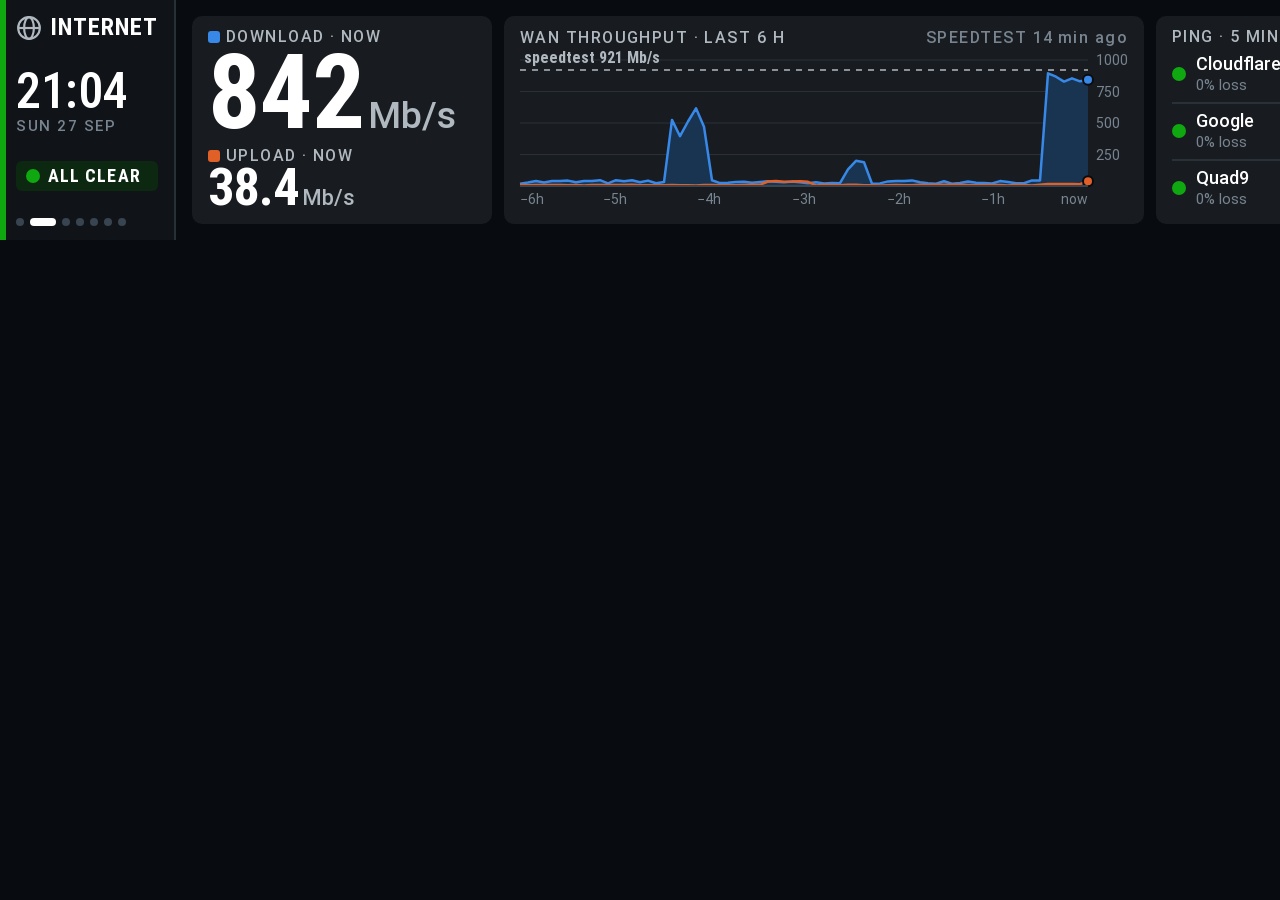
==== design/screens/01-internet.html @ 4563ef81 "Rack display: DRM smoke test, screen designs, data-source survey - cmd/displaytest: drives the 1440x" ====
<!doctype html>
<html lang="en">
<head>
<meta charset="utf-8">
<title>Internet</title>
<link rel="stylesheet" href="../tokens.css">
<style>
  .live { width: 300px; justify-content: space-between; }
  .chart { flex: 1; }
  .chart .head { display: flex; justify-content: space-between; align-items: center; height: 20px; margin-bottom: 8px; }
  .ping { width: 264px; padding-top: 12px; padding-bottom: 8px; }
  .ping .r { display: flex; align-items: center; gap: 10px; flex: 1; border-top: 2px solid var(--line); }
  .ping .r:first-of-type { border-top: 0; }
  .ping .name { font-size: 18px; font-weight: 500; }
  .ping .loss { font-size: 15px; color: var(--ink-3); margin-top: 2px; }
</style>
</head>
<body data-screen="internet" data-status="ok">
<aside class="rail">
  <div class="rail-title">
    <svg viewBox="0 0 24 24" fill="none" stroke="currentColor" stroke-width="2"><circle cx="12" cy="12" r="10"/><ellipse cx="12" cy="12" rx="4.5" ry="10"/><path d="M2 12h20"/></svg>
    <h1>Internet</h1>
  </div>
  <div><div class="clock" data-clock></div><div class="date" data-date></div></div>
  <div class="badge" data-badge></div>
  <div class="dots" data-dots="7" data-on="1"></div>
</aside>

<main class="stage">
  <!-- live WAN rate -->
  <section class="tile live">
    <div>
      <div class="label"><i class="sw c1"></i>Download · now</div>
      <div class="num hero" data-bind="wan.down_bps" data-fmt="bps"></div>
    </div>
    <div>
      <div class="label"><i class="sw c2"></i>Upload · now</div>
      <div class="num lg" data-bind="wan.up_bps" data-fmt="bps"></div>
    </div>
  </section>

  <!-- 6 h throughput; dashed line = last speedtest (measured capacity) -->
  <section class="tile chart">
    <div class="head">
      <div class="label">WAN throughput · last 6 h</div>
      <div class="label muted">Speedtest <span data-bind="speedtest.age_s" data-fmt="ago" style="text-transform:none"></span></div>
    </div>
    <svg width="612" height="150" data-chart="area"
         data-bind="wan.down_mbps_6h,wan.up_mbps_6h" data-colors="--c-1,--c-2" data-fills="1,0"
         data-max="1000" data-grid="250,500,750,1000" data-axis-w="44"
         data-xlabels="−6h,−5h,−4h,−3h,−2h,−1h,now"
         data-ref="speedtest.down_mbps" data-ref-label="speedtest {v} Mb/s"></svg>
  </section>

  <!-- ICMP probes -->
  <section class="tile ping">
    <div class="label">Ping · 5 min</div>
    <div class="col" style="flex:1" data-list="ping">
      <template>
        <div class="r">
          <i class="st" data-bind=".loss_pct" data-fmt="none" data-warn=">1" data-crit=">5"></i>
          <div class="grow">
            <div class="name" data-bind=".target"></div>
            <div class="loss"><span data-bind=".loss_pct" data-fmt="pct"></span> loss</div>
          </div>
          <div class="num md" data-bind=".rtt_ms" data-fmt="ms"></div>
        </div>
      </template>
    </div>
  </section>
</main>

<script type="application/json" id="data">
{
  "clock": { "time": "21:04", "date": "Sun 27 Sep" },
  "alerts": { "critical": 0, "warning": 0 },
  "wan": {
    "down_bps": 842300000,
    "up_bps": 38400000,
    "down_mbps_6h": [18,26.7,39.9,27.9,40.7,38.5,42.5,29.2,38.9,38.5,45.7,21.7,45.7,37.3,45.4,29.2,43.1,22.6,30.9,524.9,395.2,512.3,616.3,469.5,45.7,23,26.5,30.7,33.9,25,31.7,37.1,33.1,29.9,35.6,29.7,21.3,30.2,20.3,24.6,22.3,132.4,200.2,188.5,18.3,20.3,36.5,40.2,38.6,44.5,29.2,21.6,18.1,37.1,18.6,23.6,35,26,24.3,19.6,39,32.9,21.3,21.9,44.8,44.5,894.5,867.3,828.6,854.6,830.7,842.3],
    "up_mbps_6h": [9.5,5.3,7.2,8.5,7.3,7.8,5.5,8.2,4.3,6.8,8.8,7.1,8.1,7.5,9.5,6,6,5.8,5.8,8.4,5.6,6.5,4.3,8,7.1,6.4,6.2,6,7.7,9.4,9.2,36.1,38.6,34.5,35,38.3,33.5,4.9,10,7.8,6.7,9.5,9.3,5.7,5.5,4,5.4,6.9,5.4,5.4,9.4,6.9,9.5,9.5,9.4,9.8,8.1,5.3,7.4,8.6,8.3,4.2,9.5,8.1,4.2,9.2,15.4,15.2,16.5,14.7,14.5,38.4]
  },
  "speedtest": { "down_bps": 921400000, "up_bps": 41200000, "down_mbps": 921.4, "ping_ms": 9.8, "jitter_ms": 1.2, "age_s": 840 },
  "ping": [
    { "target": "Cloudflare", "rtt_ms": 10.4, "loss_pct": 0 },
    { "target": "Google",     "rtt_ms": 13.8, "loss_pct": 0 },
    { "target": "Quad9",      "rtt_ms": 12.6, "loss_pct": 0 }
  ]
}
</script>
<script src="../display.js"></script>
</body>
</html>
---- design/tokens.css ----
/* ==========================================================================
   Rack display design tokens + shared components
   Panel: 1440 x 240 px, DisplayLink DL-1x5 -> RGB565 (5-6-5 bit).
   Every colour below is "565-exact": R and B are multiples of 8, G a multiple
   of 4, so the panel shows exactly what the PNG shows (no dithering/banding).
   No gradients anywhere. Flat fills, 1-2 px hairlines, dark background.
   ========================================================================== */

@font-face { font-family: "RD Sans"; src: url("fonts/Roboto-Regular.ttf"); font-weight: 400; }
@font-face { font-family: "RD Sans"; src: url("fonts/Roboto-Medium.ttf");  font-weight: 500; }
@font-face { font-family: "RD Sans"; src: url("fonts/Roboto-Bold.ttf");    font-weight: 700; }
@font-face { font-family: "RD Cond"; src: url("fonts/RobotoCondensed-Regular.ttf"); font-weight: 400; }
@font-face { font-family: "RD Cond"; src: url("fonts/RobotoCondensed-Medium.ttf");  font-weight: 500; }
@font-face { font-family: "RD Cond"; src: url("fonts/RobotoCondensed-Bold.ttf");    font-weight: 700; }

:root {
  color-scheme: dark;

  /* ---- Surfaces (dark only; the panel lives in a dark rack) ---- */
  --bg:         #080C10;  /* page plane                                  */
  --rail:       #101418;  /* left rail                                   */
  --surface:    #181C20;  /* tile / card                                 */
  --surface-2:  #202830;  /* raised: meter tracks, chips                 */
  --line:       #283038;  /* hairlines, gridlines                        */
  --line-2:     #384450;  /* baseline / axis                             */

  /* ---- Ink (text never wears a series colour) ---- */
  --ink:        #FFFFFF;  /* primary: big numbers, titles                */
  --ink-2:      #B0B8C0;  /* secondary: labels, units                    */
  --ink-3:      #788490;  /* muted: axis ticks, captions (>= 4.5:1)      */

  /* ---- Series (identity) - fixed order, never cycled ---- */
  --c-1:        #3888E8;  /* blue    - download / inbound / primary      */
  --c-2:        #E06028;  /* orange  - upload / outbound                 */
  --c-3:        #20A878;  /* aqua    - direct play / cached              */
  --c-4:        #8880E0;  /* violet  - transcode (never beside --c-1)   */
  --c-1-fill:   #183450;  /* flat area fills: series blended ~30% on bg  */
  --c-2-fill:   #402418;
  --c-3-fill:   #10382C;
  --c-4-fill:   #28284C;

  /* ---- Status (reserved: never used for a series; always + icon/label) ---- */
  --ok:         #10A810;
  --warn:       #F8B018;
  --crit:       #E83838;
  --unknown:    #788490;
  --ok-bg:      #0C2810;  /* tinted tile backgrounds (flat)              */
  --warn-bg:    #382C08;
  --crit-bg:    #481010;
  --crit-solid: #C82828;  /* full-bleed critical block (white text 5:1)  */

  /* ---- Type scale (px), tuned for a 240 px tall panel read at 1-3 m ---- */
  --t-hero:     104px;    /* one per screen: the number you walk up for  */
  --t-xl:       72px;
  --t-lg:       52px;
  --t-md:       36px;
  --t-sm:       26px;
  --t-body:     20px;
  --t-label:    16px;     /* floor: uppercase labels only                */

  /* ---- Spacing: 8 px grid (4 px half-step) ---- */
  --s-1: 4px;  --s-2: 8px;  --s-3: 12px;  --s-4: 16px;  --s-5: 24px;  --s-6: 32px;

  /* ---- Frame ---- */
  --rail-w:     176px;
  --pad:        16px;     /* stage padding top/bottom                     */
  --gap:        12px;     /* gap between tiles                            */
  --radius:     10px;
  --radius-sm:  6px;

  --f-sans: "RD Sans", "Roboto", "DejaVu Sans", sans-serif;
  --f-num:  "RD Cond", "Roboto Condensed", "DejaVu Sans Condensed", sans-serif;
}

/* ==========================================================================
   Base
   ========================================================================== */
* { box-sizing: border-box; margin: 0; padding: 0; }
html, body {
  width: 1440px; height: 240px; overflow: hidden;
  background: var(--bg); color: var(--ink);
  font-family: var(--f-sans); font-size: var(--t-body); line-height: 1.15;
  -webkit-font-smoothing: antialiased;
}
body { display: grid; grid-template-columns: var(--rail-w) 1fr; }
svg { display: block; overflow: visible; }

/* ==========================================================================
   Frame: left rail
   ========================================================================== */
.rail {
  background: var(--rail); border-right: 2px solid var(--line);
  padding: 14px 16px 14px 16px;
  display: flex; flex-direction: column; justify-content: space-between;
  position: relative;
}
.rail::before {             /* status stripe: this screen's worst state */
  content: ""; position: absolute; left: 0; top: 0; bottom: 0; width: 6px;
  background: var(--stripe, var(--line-2));
}
body[data-status="ok"]   .rail { --stripe: var(--ok); }
body[data-status="warn"] .rail { --stripe: var(--warn); }
body[data-status="crit"] .rail { --stripe: var(--crit); }

.rail-title { display: flex; align-items: center; gap: 8px; }
.rail-title svg { width: 26px; height: 26px; flex: none; color: var(--ink-2); }
.rail-title h1 {
  font-family: var(--f-num); font-weight: 700; font-size: 24px;
  letter-spacing: .04em; text-transform: uppercase; white-space: nowrap;
}
.clock { font-family: var(--f-num); font-weight: 500; font-size: 50px; line-height: .95; letter-spacing: -.01em; }
.date  { font-size: 15px; font-weight: 500; color: var(--ink-3); letter-spacing: .1em; text-transform: uppercase; margin-top: 2px; }

/* global alert badge - visible on every screen */
.badge {
  display: flex; align-items: center; gap: 8px; height: 30px; padding: 0 10px;
  border-radius: var(--radius-sm); font-family: var(--f-num); font-weight: 700; font-size: 18px;
  background: var(--ok-bg); color: var(--ink);
}
.badge .n { display: inline-flex; align-items: center; gap: 4px; }
.badge.firing { background: var(--crit-solid); }
.badge.warning { background: var(--warn-bg); }

.dots { display: flex; gap: 6px; align-items: center; height: 8px; }
.dots i { width: 8px; height: 8px; border-radius: 4px; background: var(--line-2); }
.dots i.on { width: 26px; background: var(--ink); }

/* ==========================================================================
   Stage + tiles
   ========================================================================== */
.stage { padding: var(--pad) 20px var(--pad) 16px; display: flex; gap: var(--gap); min-width: 0; }
.tile {
  background: var(--surface); border-radius: var(--radius);
  padding: 12px 16px; min-width: 0; position: relative;
  display: flex; flex-direction: column;
}
.tile.bare { background: none; padding-left: 4px; padding-right: 4px; }
.tile[data-status="warn"] { background: var(--warn-bg); box-shadow: inset 0 0 0 2px var(--warn); }
.tile[data-status="crit"] { background: var(--crit-bg); box-shadow: inset 0 0 0 2px var(--crit); }

.label {
  font-size: var(--t-label); font-weight: 500; letter-spacing: .09em;
  text-transform: uppercase; color: var(--ink-2); white-space: nowrap;
  display: flex; align-items: center; gap: 6px;
}
.label.muted { color: var(--ink-3); }
.sw { width: 12px; height: 12px; border-radius: 3px; flex: none; }  /* series swatch */
.sw.c1 { background: var(--c-1); } .sw.c2 { background: var(--c-2); }
.sw.c3 { background: var(--c-3); } .sw.c4 { background: var(--c-4); }

/* numbers: condensed, proportional figures, units recessive */
.num { font-family: var(--f-num); font-weight: 700; line-height: .9; letter-spacing: -.01em; white-space: nowrap; }
.unit { margin-left: .25em; }
.num .unit { font-family: var(--f-sans); font-weight: 500; font-size: .45em; color: var(--ink-2); margin-left: .12em; letter-spacing: 0; }
.num.hero { font-size: var(--t-hero); }
.num.xl   { font-size: var(--t-xl); }
.num.lg   { font-size: var(--t-lg); }
.num.md   { font-size: var(--t-md); }
.num.hero .unit, .num.xl .unit { font-size: .36em; }
.num.lg .unit { font-size: .42em; }
.num.md .unit, .num.sm .unit { font-size: .5em; }
.unit.sym { margin-left: .03em; }
.num .unit.sym { font-family: var(--f-num); font-weight: 700; font-size: .55em; margin-left: .03em; }
.num .unit.deg { font-size: .8em; font-weight: 500; margin-left: 0; }
.num.sm   { font-size: var(--t-sm); }
.num.med  { font-weight: 500; }
.dim { color: var(--ink-2); }
.mute { color: var(--ink-3); }
.tab { font-variant-numeric: tabular-nums; }
.caption { font-size: 16px; color: var(--ink-3); white-space: nowrap; }
.sub { font-size: 18px; color: var(--ink-2); white-space: nowrap; }

/* status glyph: shape + colour, never colour alone */
.st { width: 14px; height: 14px; flex: none; display: inline-block; }
.st.ok      { background: var(--ok);   border-radius: 50%; }
.st.warn    { background: var(--warn); clip-path: polygon(50% 0, 100% 100%, 0 100%); }
.st.crit    { background: var(--crit); border-radius: 2px; }
.st.unknown { background: none; border: 2px solid var(--unknown); border-radius: 50%; }
[data-status="ok"]   > .st, .st[data-status="ok"]   { background: var(--ok);   border-radius: 50%; clip-path: none; }
[data-status="warn"] > .st, .st[data-status="warn"] { background: var(--warn); border-radius: 0; clip-path: polygon(50% 0, 100% 100%, 0 100%); }
[data-status="crit"] > .st, .st[data-status="crit"] { background: var(--crit); border-radius: 2px; clip-path: none; }

/* meter: fill + track; fill takes status colour past thresholds */
.meter { height: 10px; background: var(--surface-2); border-radius: 5px; overflow: hidden; }
.meter > i { display: block; height: 100%; width: calc(var(--v, 0) * 1%); background: var(--c-1); border-radius: 5px; }
.meter.thin { height: 6px; }
.meter.fat  { height: 18px; border-radius: 6px; }
.meter.fat > i { border-radius: 6px; }
.meter[data-status="warn"] > i { background: var(--warn); }
.meter[data-status="crit"] > i { background: var(--crit); }

/* pills / chips */
.pill {
  display: inline-flex; align-items: center; gap: 6px; height: 26px; padding: 0 10px;
  border-radius: 13px; font-size: 15px; font-weight: 700; letter-spacing: .06em;
  text-transform: uppercase; background: var(--surface-2); color: var(--ink); white-space: nowrap;
}
.pill.c3 { box-shadow: inset 0 0 0 2px var(--c-3); }
.pill.c4 { box-shadow: inset 0 0 0 2px var(--c-4); }

/* layout helpers */
.row { display: flex; align-items: baseline; gap: var(--s-2); }
.row.c { align-items: center; }
.col { display: flex; flex-direction: column; }
.grow { flex: 1 1 0; min-width: 0; }
.sp { flex: 1; }
.vsep { width: 2px; align-self: stretch; background: var(--line); flex: none; }
.ell { overflow: hidden; text-overflow: ellipsis; white-space: nowrap; }

/* chart text */
svg text { font-family: var(--f-sans); font-size: 14px; fill: var(--ink-3); }
svg text.v { font-family: var(--f-num); font-weight: 700; font-size: 16px; fill: var(--ink-2); }
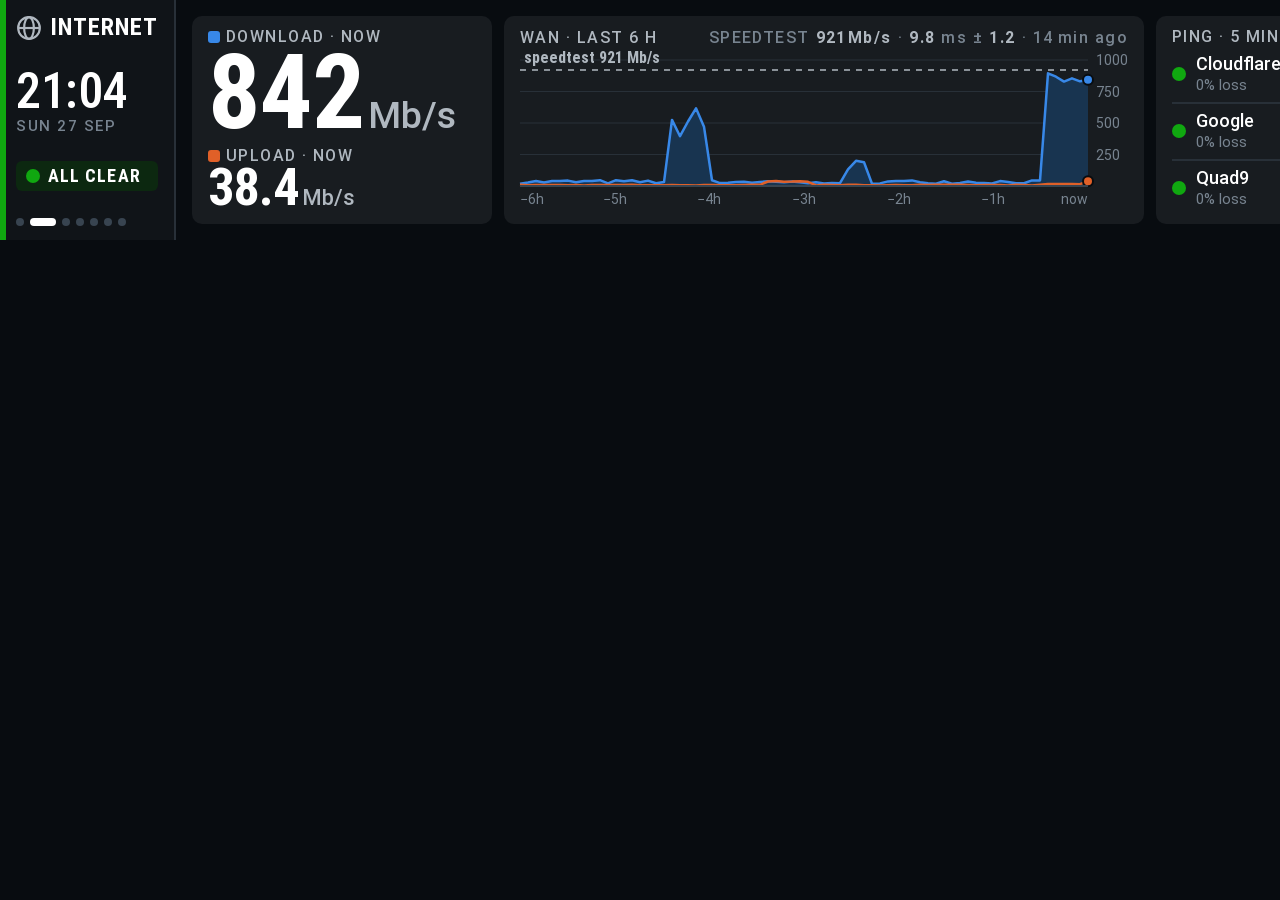
==== commit 9215b049: "rack-display: live data, web view, panel renderer, container and chart - cmd/rack-display: collector" ====
--- a/design/screens/01-internet.html
+++ b/design/screens/01-internet.html
@@ -13,6 +13,8 @@
   .ping .r:first-of-type { border-top: 0; }
   .ping .name { font-size: 18px; font-weight: 500; }
   .ping .loss { font-size: 15px; color: var(--ink-3); margin-top: 2px; }
+  .st-v { color: var(--ink-2); font-weight: 600; }
+  .st-v .unit { font-size: inherit; color: inherit; margin-left: 1px; }
 </style>
 </head>
 <body data-screen="internet" data-status="ok">
@@ -42,12 +44,12 @@
   <!-- 6 h throughput; dashed line = last speedtest (measured capacity) -->
   <section class="tile chart">
     <div class="head">
-      <div class="label">WAN throughput · last 6 h</div>
-      <div class="label muted">Speedtest <span data-bind="speedtest.age_s" data-fmt="ago" style="text-transform:none"></span></div>
+      <div class="label">WAN · last 6 h</div>
+      <div class="label muted" style="text-transform:none">SPEEDTEST <b class="st-v" data-bind="speedtest.down_bps" data-fmt="bps"></b> · <b class="st-v" data-bind="speedtest.ping_ms" data-nounit data-fmt="ms"></b> ms ±<b class="st-v" data-bind="speedtest.jitter_ms" data-nounit data-fmt="ms"></b> · <span data-bind="speedtest.age_s" data-fmt="ago"></span></div>
     </div>
     <svg width="612" height="150" data-chart="area"
          data-bind="wan.down_mbps_6h,wan.up_mbps_6h" data-colors="--c-1,--c-2" data-fills="1,0"
-         data-max="1000" data-grid="250,500,750,1000" data-axis-w="44"
+         data-max="auto" data-axis-w="44"
          data-xlabels="−6h,−5h,−4h,−3h,−2h,−1h,now"
          data-ref="speedtest.down_mbps" data-ref-label="speedtest {v} Mb/s"></svg>
   </section>
--- a/design/tokens.css
+++ b/design/tokens.css
@@ -120,6 +120,7 @@
 .badge .n { display: inline-flex; align-items: center; gap: 4px; }
 .badge.firing { background: var(--crit-solid); }
 .badge.warning { background: var(--warn-bg); }
+.badge.unknown { background: var(--surface-2); color: var(--ink-3); }
 
 .dots { display: flex; gap: 6px; align-items: center; height: 8px; }
 .dots i { width: 8px; height: 8px; border-radius: 4px; background: var(--line-2); }
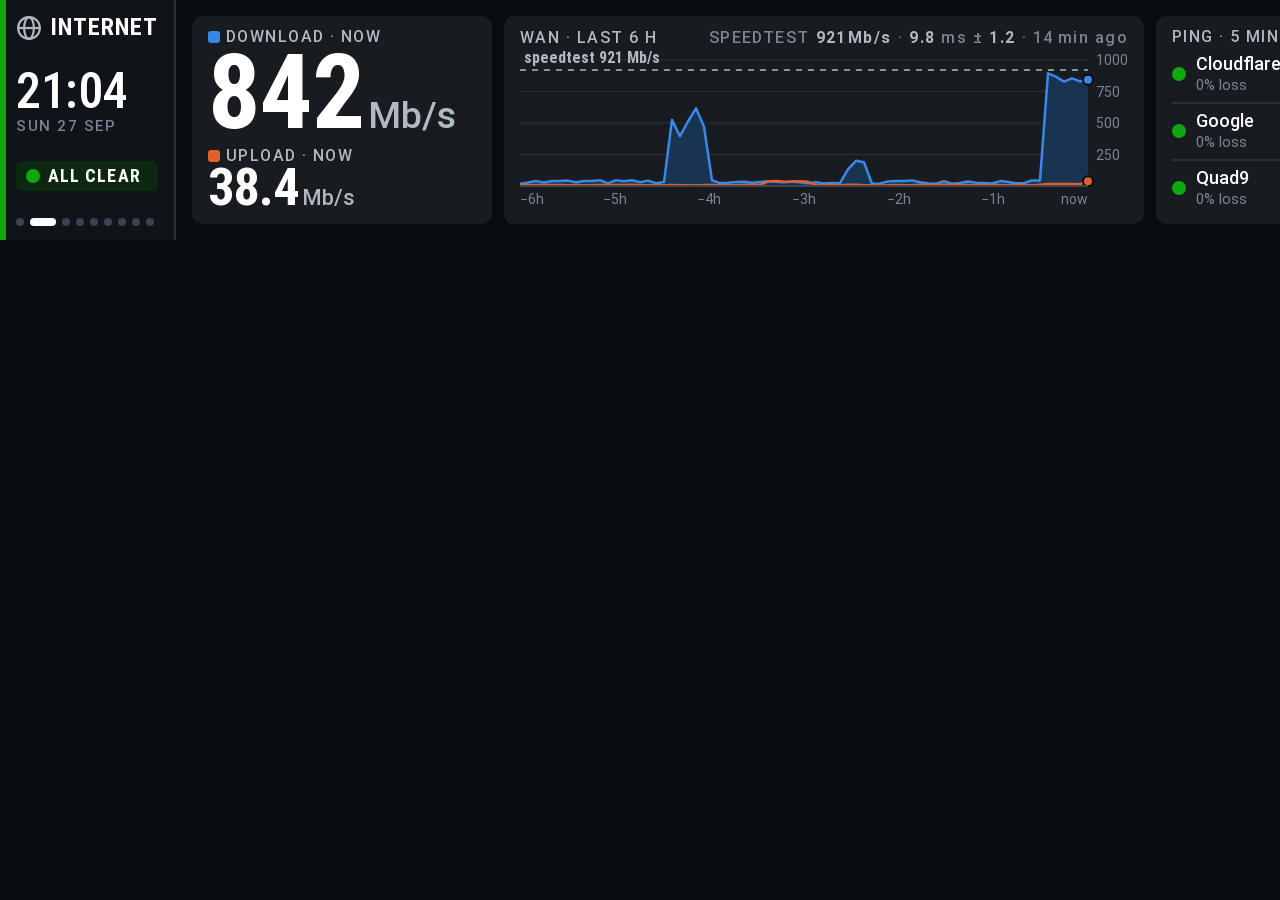
==== commit 9b0238a8: "Add LLM usage screens (7 days and 24 hours) from LiteLLM metrics 07-llm: total tokens with local/Cla" ====
--- a/design/screens/01-internet.html
+++ b/design/screens/01-internet.html
@@ -25,7 +25,7 @@
   </div>
   <div><div class="clock" data-clock></div><div class="date" data-date></div></div>
   <div class="badge" data-badge></div>
-  <div class="dots" data-dots="7" data-on="1"></div>
+  <div class="dots" data-dots="9" data-on="1"></div>
 </aside>
 
 <main class="stage">
